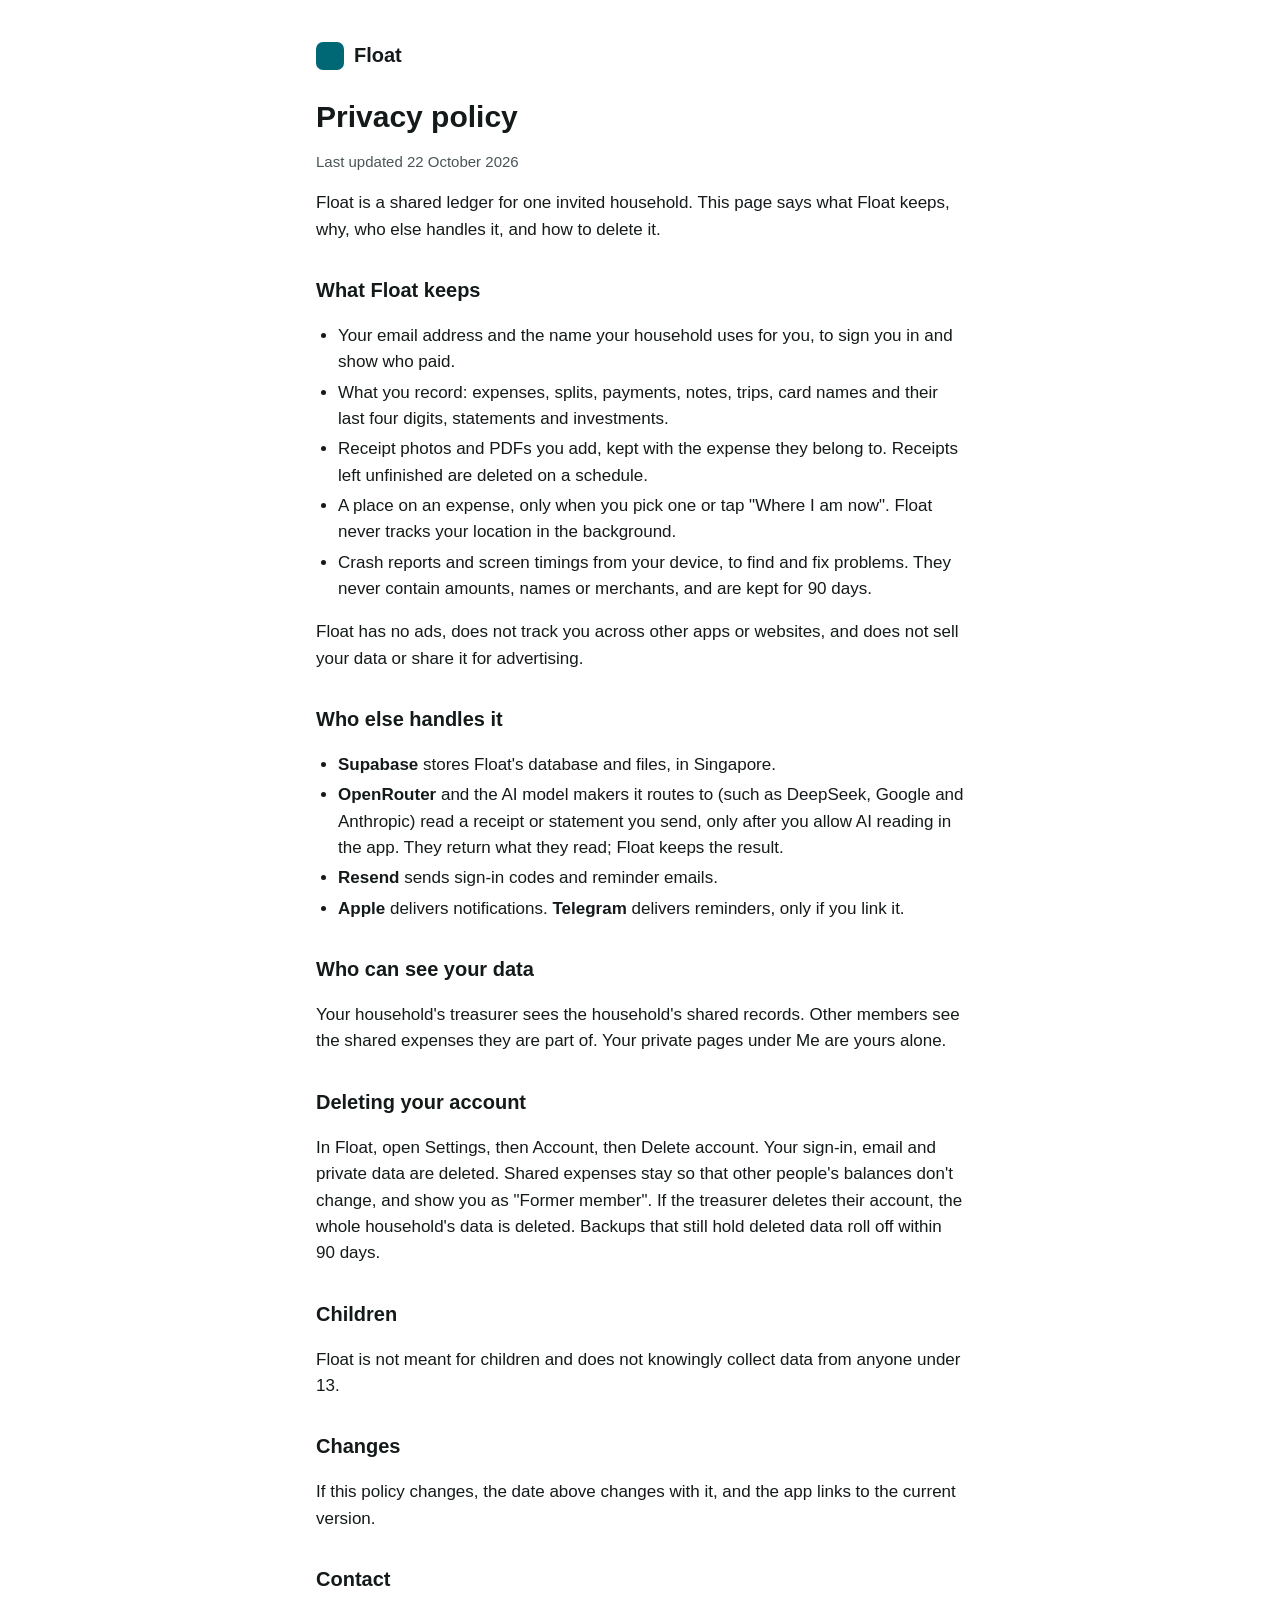
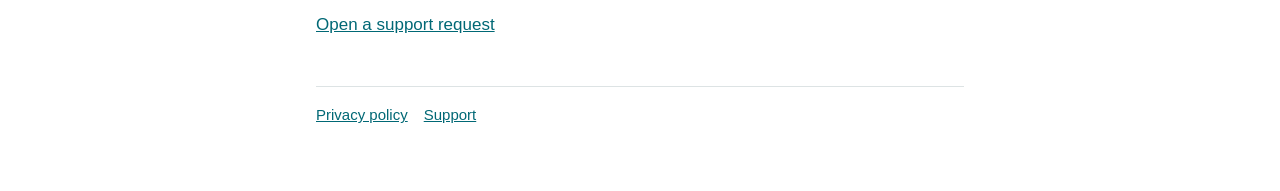
==== privacy/index.html @ 9f43bf5b "Add Float home, privacy policy and support pages Co-Authored-By: Claude Opus 5.5 <noreply@anthropic." ====
<!doctype html>
<html lang="en">
<head>
<meta charset="utf-8">
<meta name="viewport" content="width=device-width, initial-scale=1">
<title>Float privacy policy</title>
<meta name="description" content="What Float keeps, who handles it, and how to delete it.">
<link rel="stylesheet" href="../style.css">
</head>
<body>
<main>
<header><span class="mark" aria-hidden="true"></span><a href="../">Float</a></header>
<h1>Privacy policy</h1>
<p class="muted">Last updated 22 October 2026</p>
<p>Float is a shared ledger for one invited household. This page says what Float keeps, why, who else handles it, and how to delete it.</p>

<h2>What Float keeps</h2>
<ul>
<li>Your email address and the name your household uses for you, to sign you in and show who paid.</li>
<li>What you record: expenses, splits, payments, notes, trips, card names and their last four digits, statements and investments.</li>
<li>Receipt photos and PDFs you add, kept with the expense they belong to. Receipts left unfinished are deleted on a schedule.</li>
<li>A place on an expense, only when you pick one or tap "Where I am now". Float never tracks your location in the background.</li>
<li>Crash reports and screen timings from your device, to find and fix problems. They never contain amounts, names or merchants, and are kept for 90 days.</li>
</ul>
<p>Float has no ads, does not track you across other apps or websites, and does not sell your data or share it for advertising.</p>

<h2>Who else handles it</h2>
<ul>
<li><strong>Supabase</strong> stores Float's database and files, in Singapore.</li>
<li><strong>OpenRouter</strong> and the AI model makers it routes to (such as DeepSeek, Google and Anthropic) read a receipt or statement you send, only after you allow AI reading in the app. They return what they read; Float keeps the result.</li>
<li><strong>Resend</strong> sends sign-in codes and reminder emails.</li>
<li><strong>Apple</strong> delivers notifications. <strong>Telegram</strong> delivers reminders, only if you link it.</li>
</ul>

<h2>Who can see your data</h2>
<p>Your household's treasurer sees the household's shared records. Other members see the shared expenses they are part of. Your private pages under Me are yours alone.</p>

<h2>Deleting your account</h2>
<p>In Float, open Settings, then Account, then Delete account. Your sign-in, email and private data are deleted. Shared expenses stay so that other people's balances don't change, and show you as "Former member". If the treasurer deletes their account, the whole household's data is deleted. Backups that still hold deleted data roll off within 90 days.</p>

<h2>Children</h2>
<p>Float is not meant for children and does not knowingly collect data from anyone under 13.</p>

<h2>Changes</h2>
<p>If this policy changes, the date above changes with it, and the app links to the current version.</p>

<h2>Contact</h2>
<p><a href="https://github.com/rynecheow/float-site/issues/new">Open a support request</a></p>
<footer class="muted"><a href="../privacy/">Privacy policy</a><a href="../support/">Support</a></footer>
</main>
</body>
</html>
---- style.css ----
:root{--bg:#fff;--ink:#14191a;--ink2:#4a5557;--teal:#006875;--line:#dde3e4}
@media (prefers-color-scheme:dark){:root{--bg:#0f1314;--ink:#eef2f2;--ink2:#a9b4b6;--teal:#34b8c9;--line:#2a3133}}
*{box-sizing:border-box}
body{margin:0;background:var(--bg);color:var(--ink);font:17px/1.55 -apple-system,BlinkMacSystemFont,"SF Pro Text","Helvetica Neue",Arial,sans-serif}
main{max-width:680px;margin:0 auto;padding:40px 16px 64px}
header{display:flex;align-items:center;gap:10px;margin-bottom:28px}
header a{color:var(--ink);text-decoration:none;font-weight:600;font-size:20px}
.mark{width:28px;height:28px;border-radius:7px;background:var(--teal)}
h1{font-size:30px;line-height:1.2;margin:0 0 6px}
h2{font-size:20px;margin:32px 0 8px}
p,li{color:var(--ink)}
.muted{color:var(--ink2);font-size:15px}
a{color:var(--teal)}
ul{padding-left:22px}
li{margin:4px 0}
footer{margin-top:48px;padding-top:16px;border-top:1px solid var(--line)}
footer a{margin-right:16px}
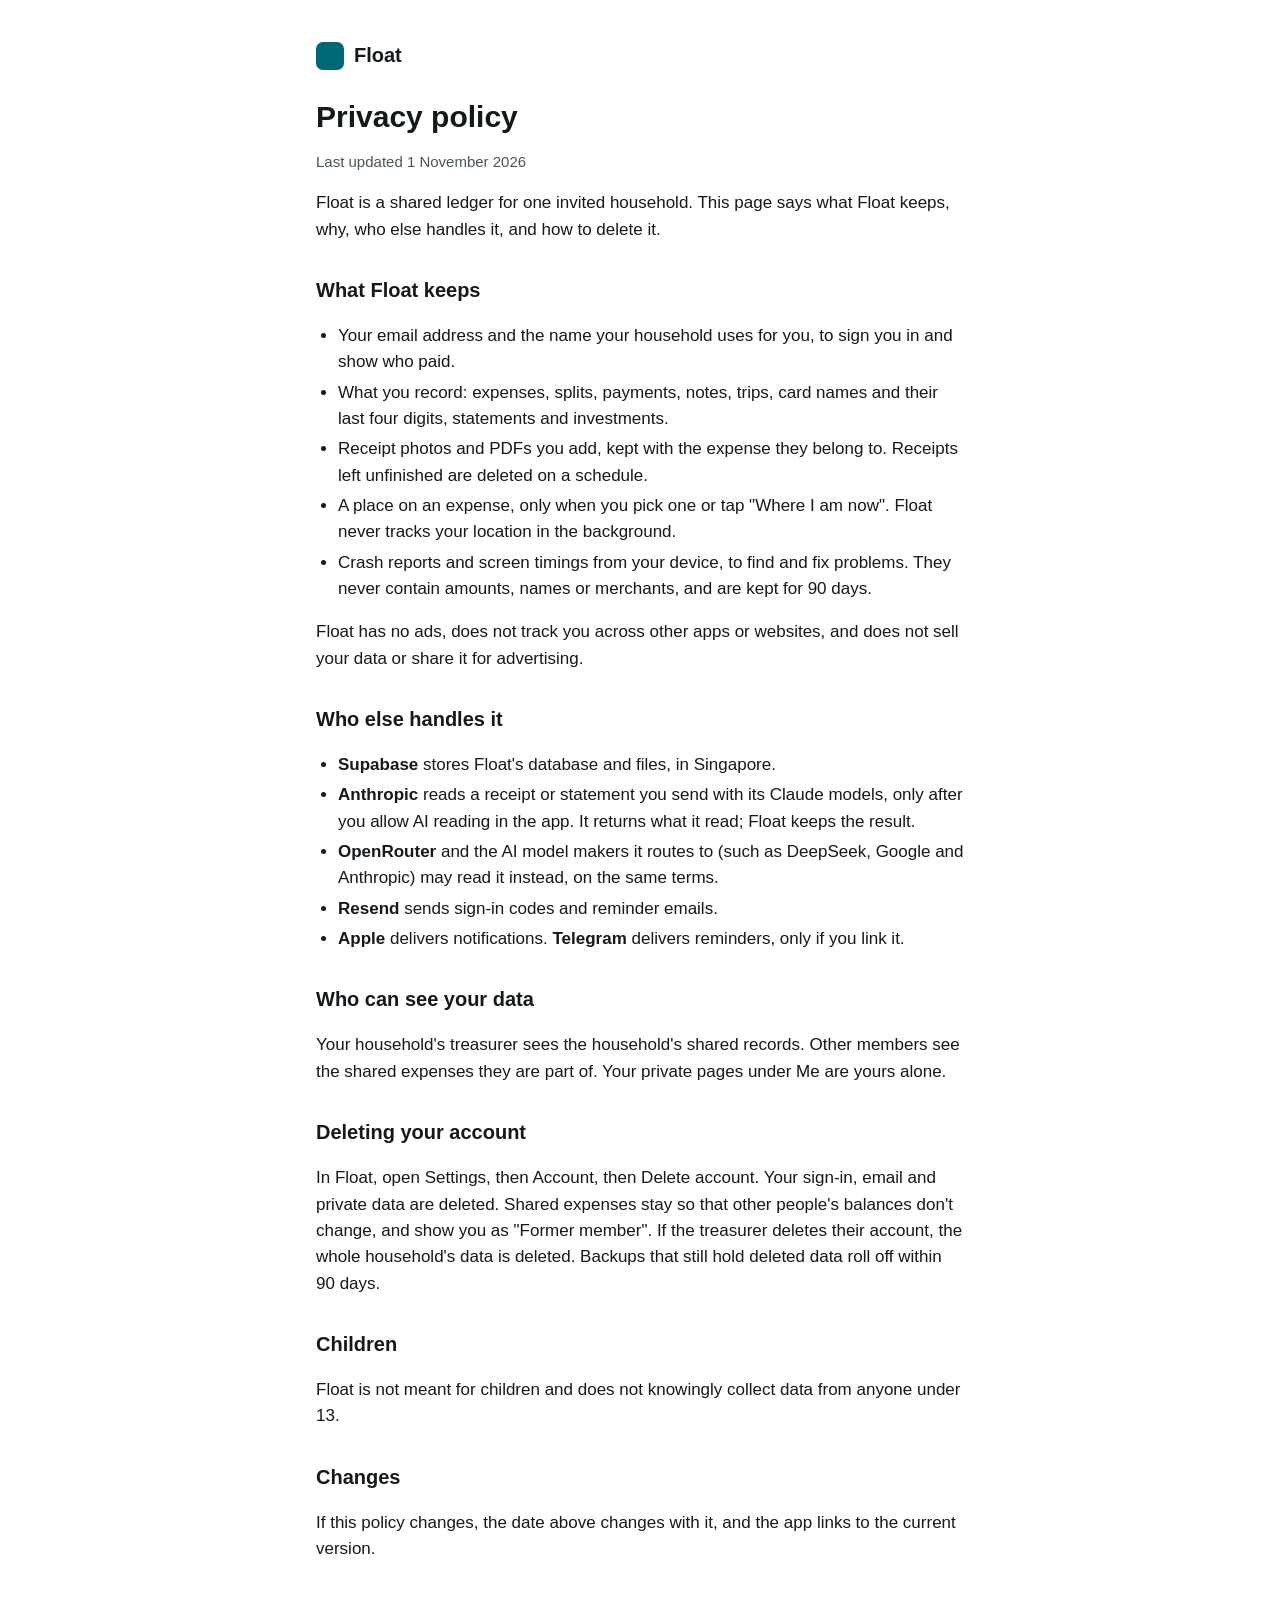
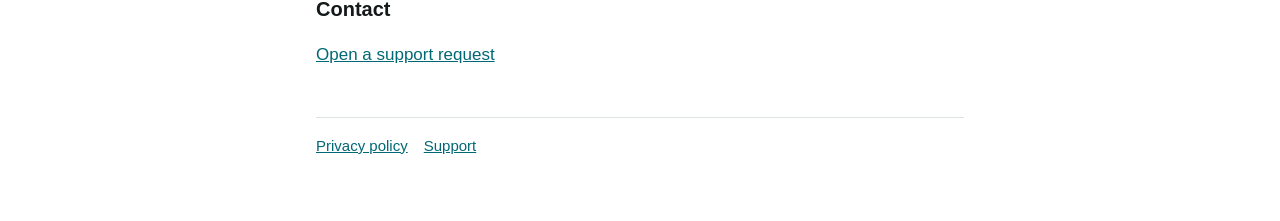
==== commit 6dc77bab: "docs(privacy): name Anthropic as a processor that reads receipts and statements" ====
--- a/privacy/index.html
+++ b/privacy/index.html
@@ -11,7 +11,7 @@
 <main>
 <header><span class="mark" aria-hidden="true"></span><a href="../">Float</a></header>
 <h1>Privacy policy</h1>
-<p class="muted">Last updated 22 October 2026</p>
+<p class="muted">Last updated 1 November 2026</p>
 <p>Float is a shared ledger for one invited household. This page says what Float keeps, why, who else handles it, and how to delete it.</p>
 
 <h2>What Float keeps</h2>
@@ -27,7 +27,8 @@
 <h2>Who else handles it</h2>
 <ul>
 <li><strong>Supabase</strong> stores Float's database and files, in Singapore.</li>
-<li><strong>OpenRouter</strong> and the AI model makers it routes to (such as DeepSeek, Google and Anthropic) read a receipt or statement you send, only after you allow AI reading in the app. They return what they read; Float keeps the result.</li>
+<li><strong>Anthropic</strong> reads a receipt or statement you send with its Claude models, only after you allow AI reading in the app. It returns what it read; Float keeps the result.</li>
+<li><strong>OpenRouter</strong> and the AI model makers it routes to (such as DeepSeek, Google and Anthropic) may read it instead, on the same terms.</li>
 <li><strong>Resend</strong> sends sign-in codes and reminder emails.</li>
 <li><strong>Apple</strong> delivers notifications. <strong>Telegram</strong> delivers reminders, only if you link it.</li>
 </ul>
--- a/style.css
+++ b/style.css
@@ -15,3 +15,4 @@
 li{margin:4px 0}
 footer{margin-top:48px;padding-top:16px;border-top:1px solid var(--line)}
 footer a{margin-right:16px}
+[hidden]{display:none!important}
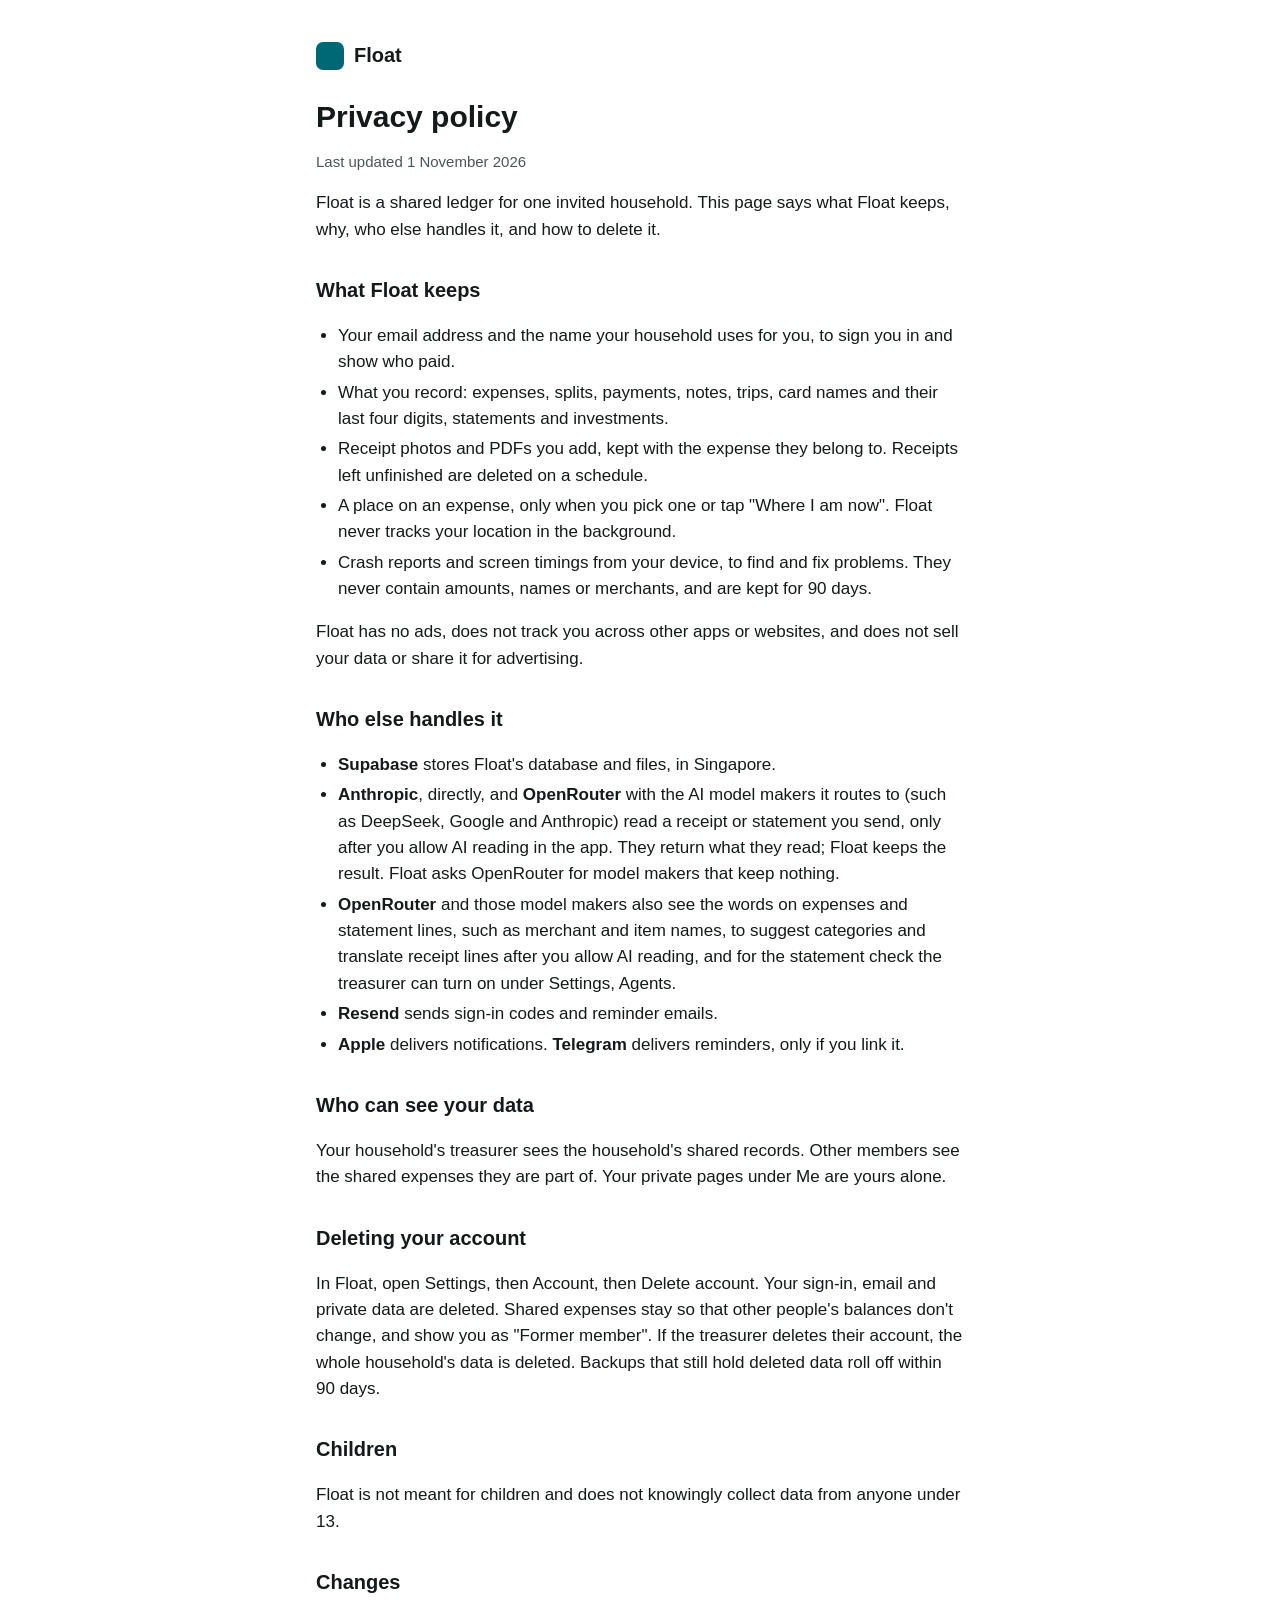
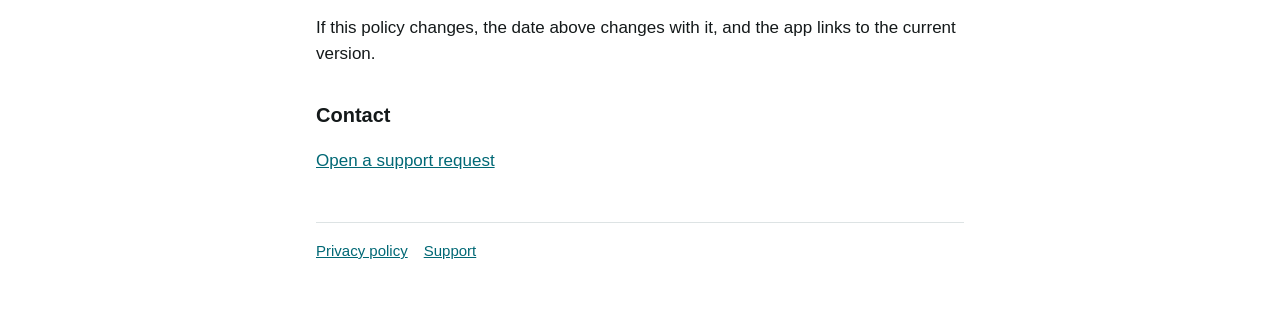
==== commit fefb1466: "docs(privacy): both AI routes read uploads; OpenRouter also sees line text for categories, translati" ====
--- a/privacy/index.html
+++ b/privacy/index.html
@@ -27,8 +27,8 @@
 <h2>Who else handles it</h2>
 <ul>
 <li><strong>Supabase</strong> stores Float's database and files, in Singapore.</li>
-<li><strong>Anthropic</strong> reads a receipt or statement you send with its Claude models, only after you allow AI reading in the app. It returns what it read; Float keeps the result.</li>
-<li><strong>OpenRouter</strong> and the AI model makers it routes to (such as DeepSeek, Google and Anthropic) may read it instead, on the same terms.</li>
+<li><strong>Anthropic</strong>, directly, and <strong>OpenRouter</strong> with the AI model makers it routes to (such as DeepSeek, Google and Anthropic) read a receipt or statement you send, only after you allow AI reading in the app. They return what they read; Float keeps the result. Float asks OpenRouter for model makers that keep nothing.</li>
+<li><strong>OpenRouter</strong> and those model makers also see the words on expenses and statement lines, such as merchant and item names, to suggest categories and translate receipt lines after you allow AI reading, and for the statement check the treasurer can turn on under Settings, Agents.</li>
 <li><strong>Resend</strong> sends sign-in codes and reminder emails.</li>
 <li><strong>Apple</strong> delivers notifications. <strong>Telegram</strong> delivers reminders, only if you link it.</li>
 </ul>
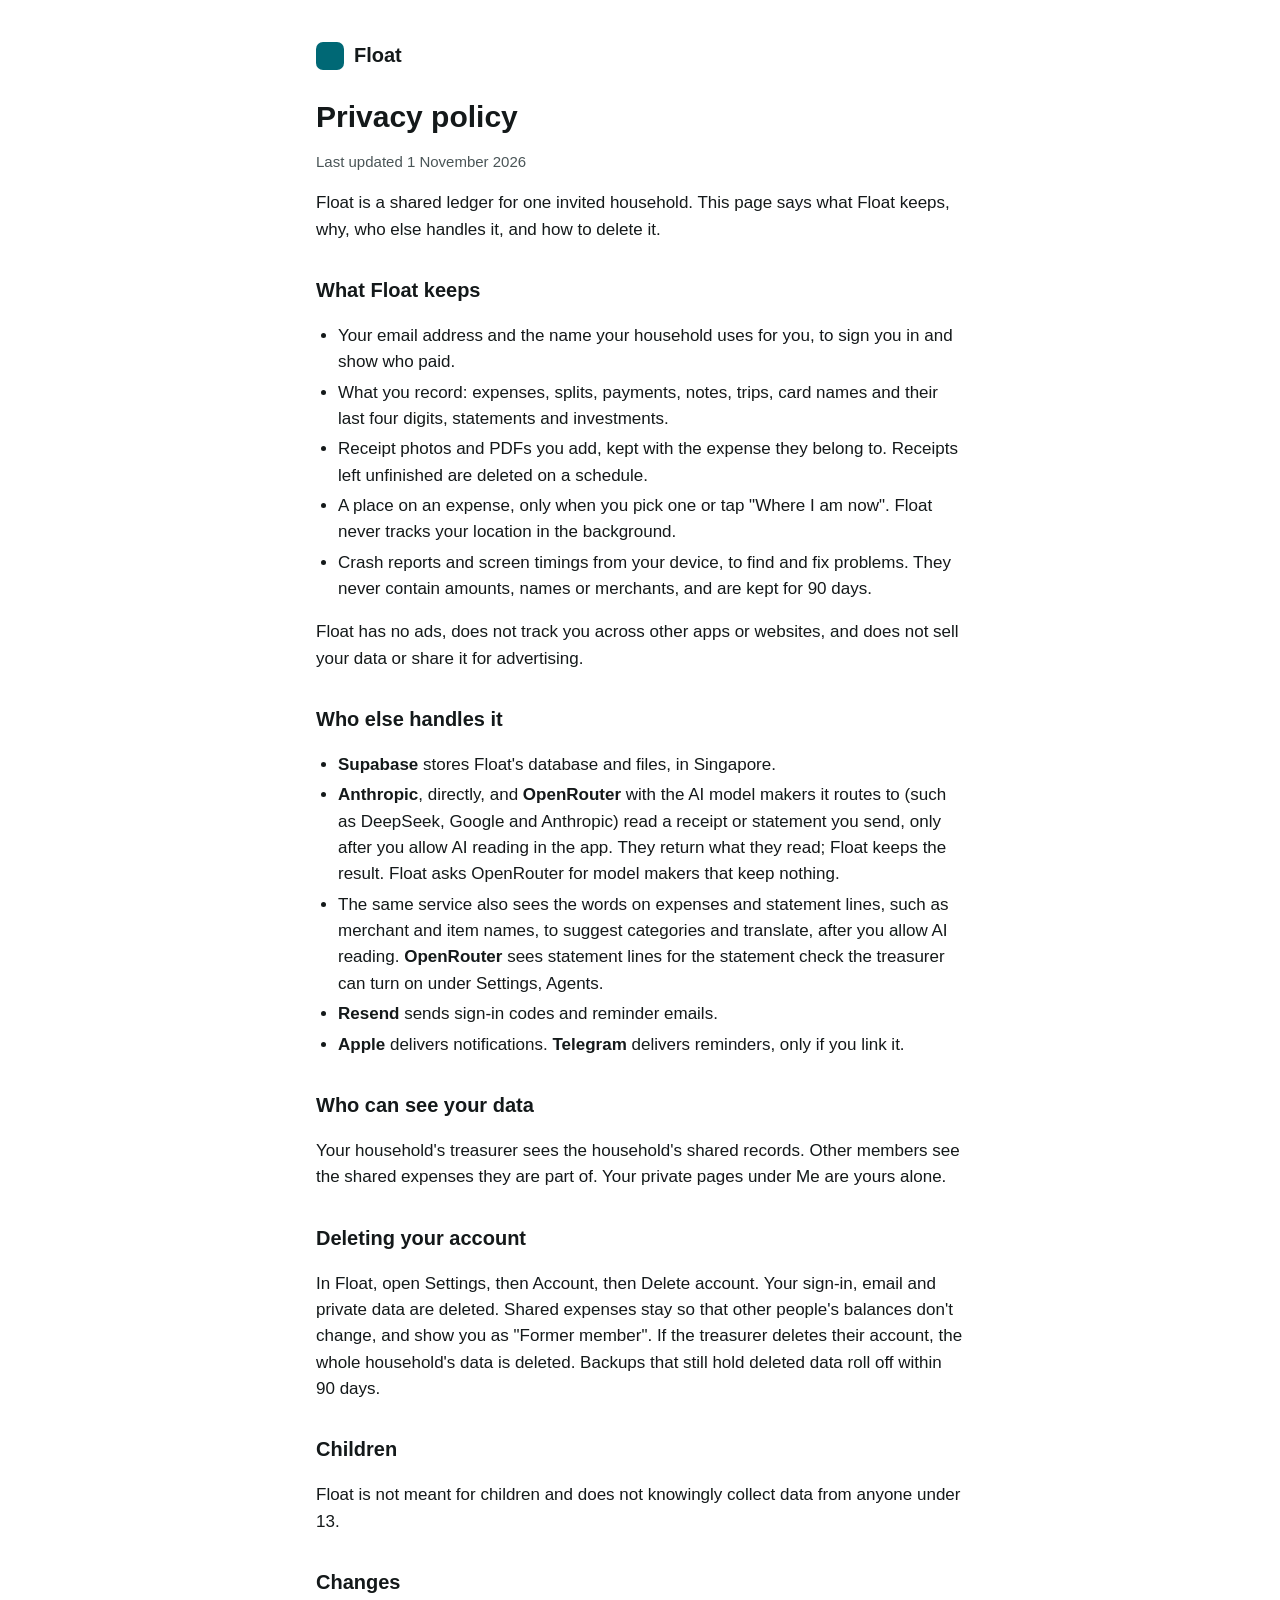
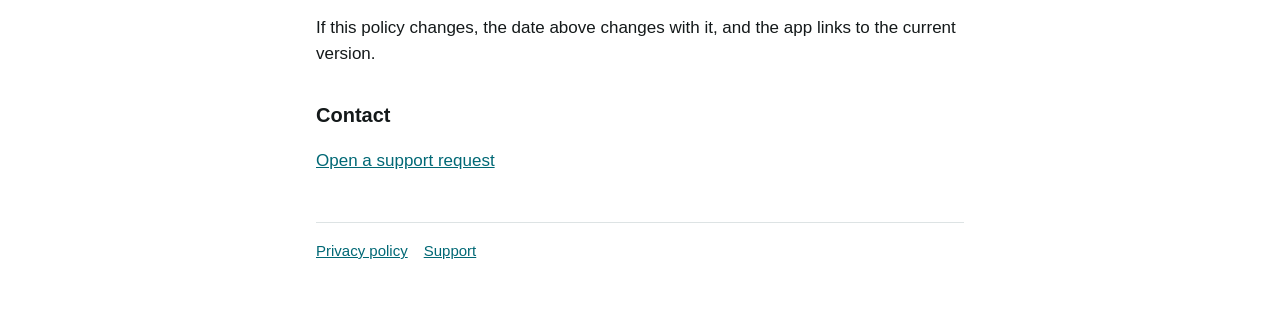
==== commit 41705ced: "docs(privacy): line text goes to the reading service the treasurer picked; the statement check to Op" ====
--- a/privacy/index.html
+++ b/privacy/index.html
@@ -28,7 +28,7 @@
 <ul>
 <li><strong>Supabase</strong> stores Float's database and files, in Singapore.</li>
 <li><strong>Anthropic</strong>, directly, and <strong>OpenRouter</strong> with the AI model makers it routes to (such as DeepSeek, Google and Anthropic) read a receipt or statement you send, only after you allow AI reading in the app. They return what they read; Float keeps the result. Float asks OpenRouter for model makers that keep nothing.</li>
-<li><strong>OpenRouter</strong> and those model makers also see the words on expenses and statement lines, such as merchant and item names, to suggest categories and translate receipt lines after you allow AI reading, and for the statement check the treasurer can turn on under Settings, Agents.</li>
+<li>The same service also sees the words on expenses and statement lines, such as merchant and item names, to suggest categories and translate, after you allow AI reading. <strong>OpenRouter</strong> sees statement lines for the statement check the treasurer can turn on under Settings, Agents.</li>
 <li><strong>Resend</strong> sends sign-in codes and reminder emails.</li>
 <li><strong>Apple</strong> delivers notifications. <strong>Telegram</strong> delivers reminders, only if you link it.</li>
 </ul>
